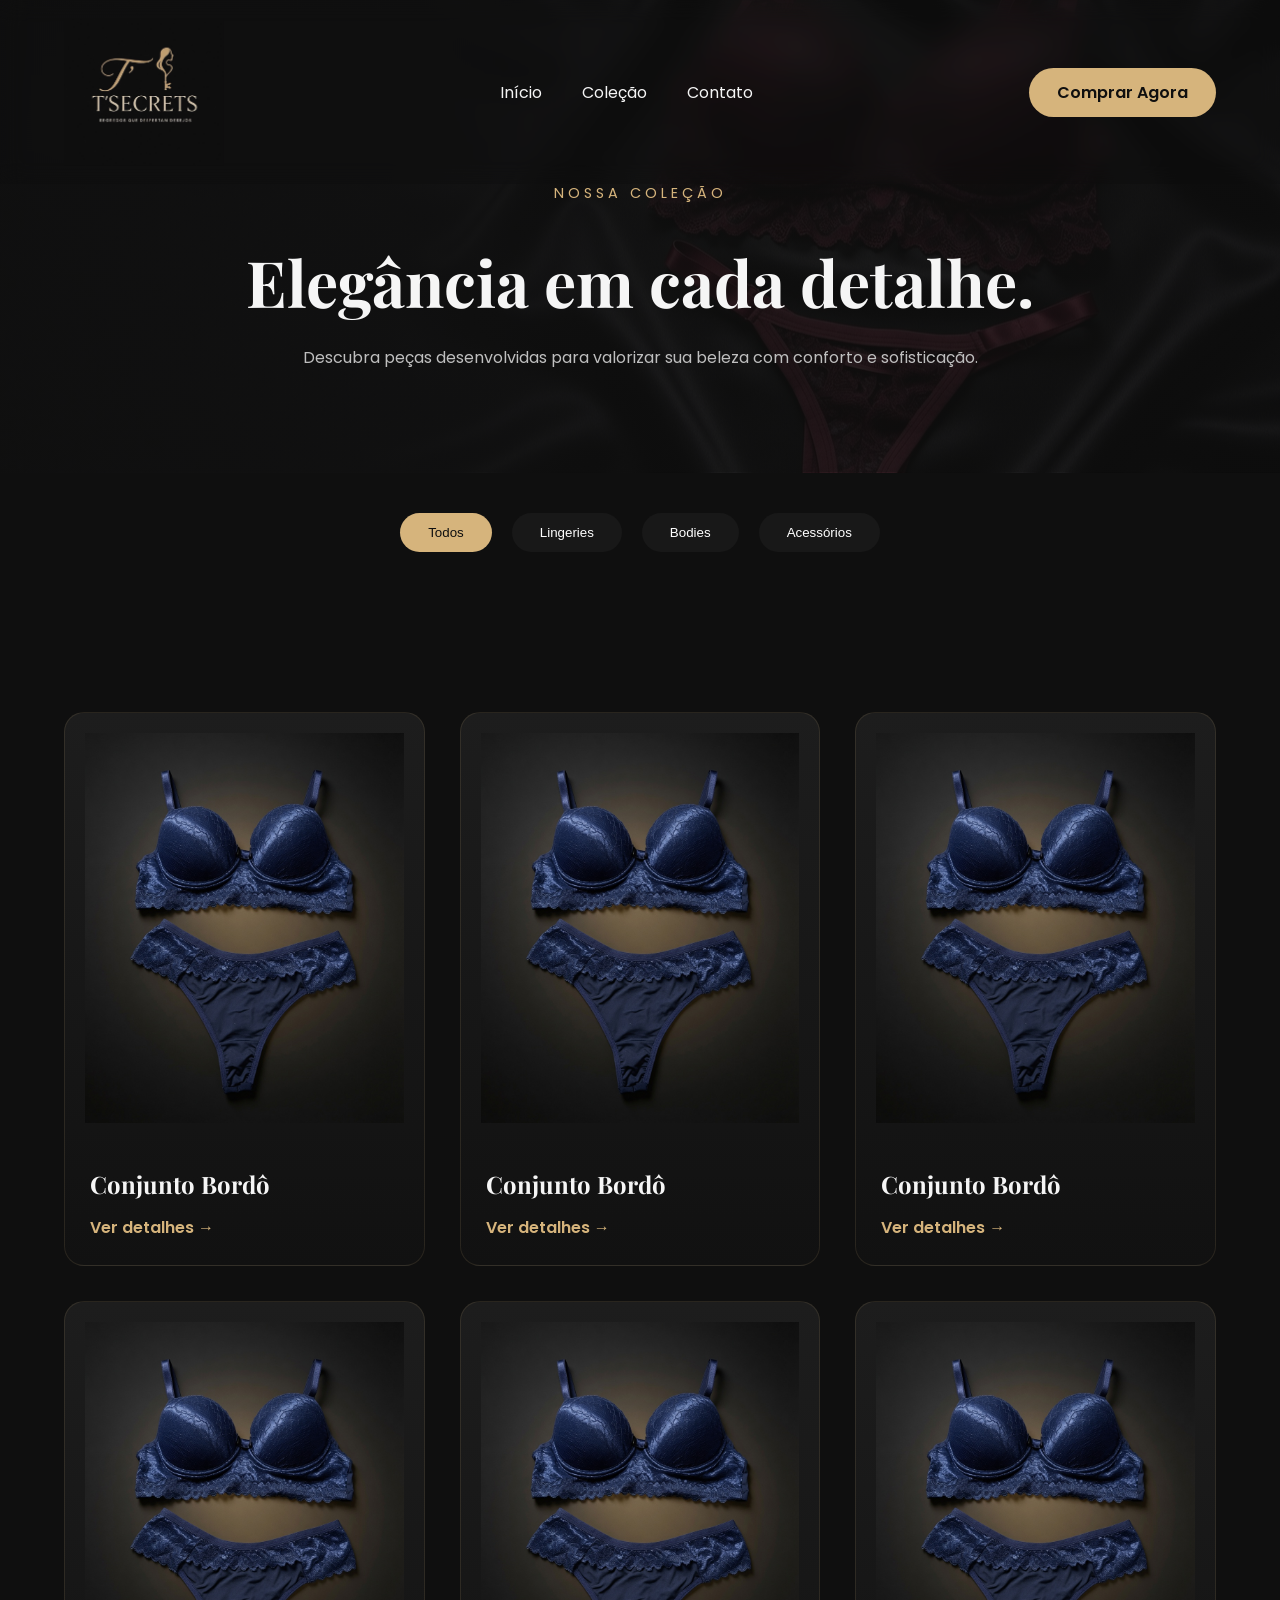
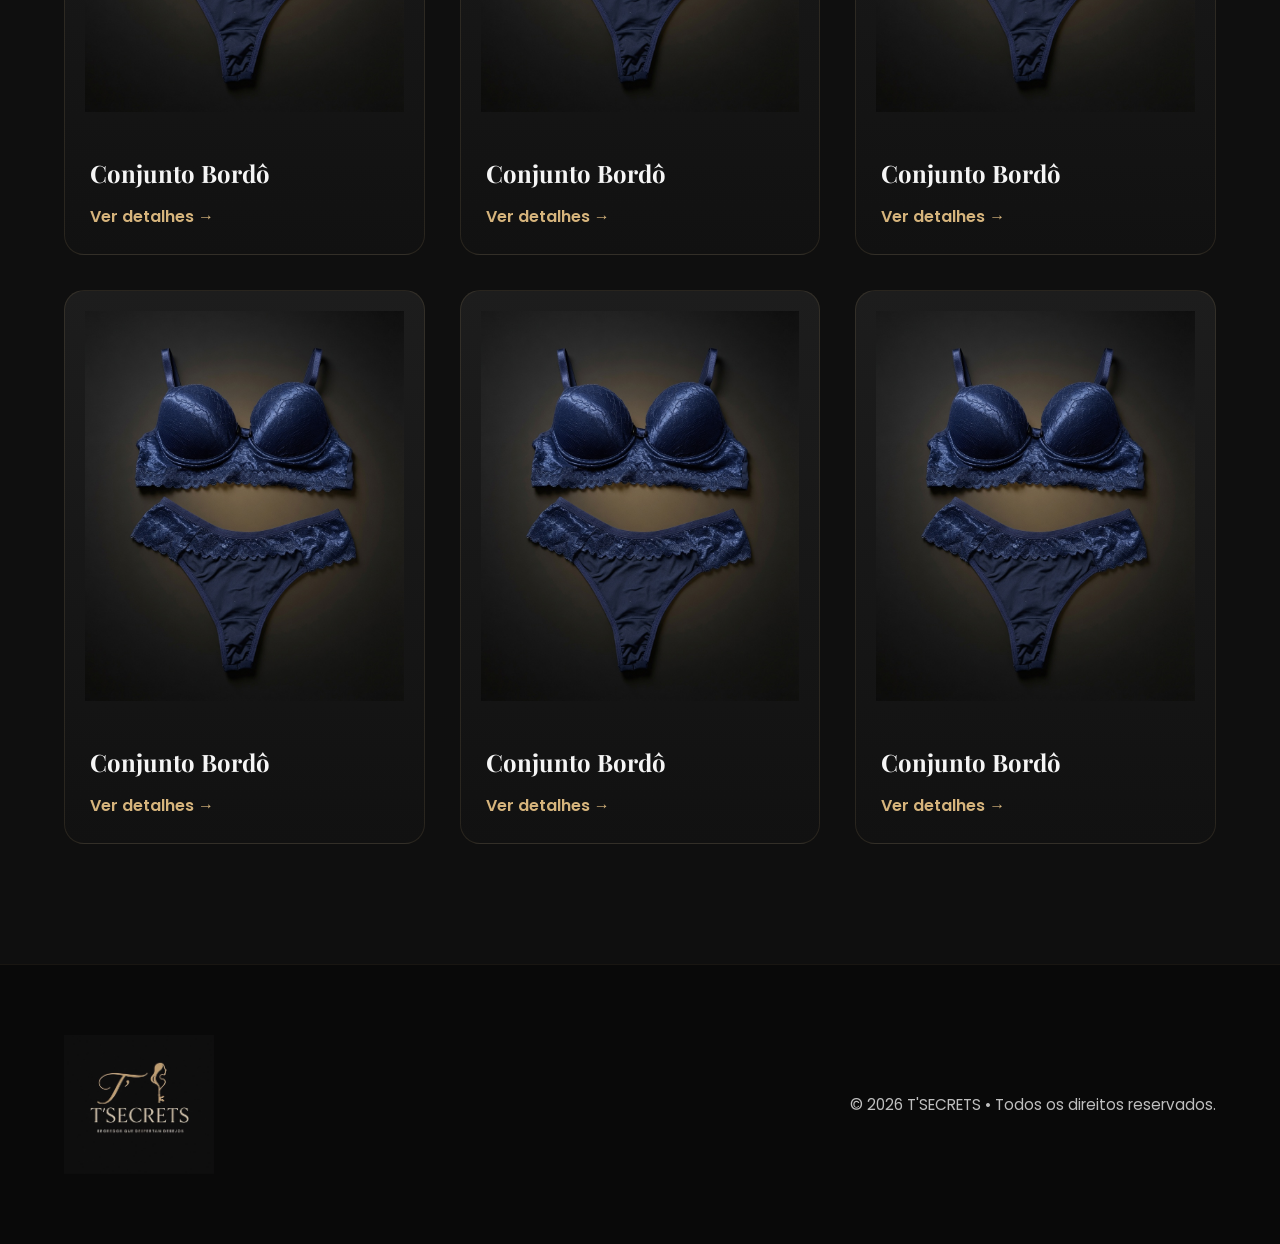
==== colecao.html @ 49cd5052 "responsive(tablet+mobile)" ====
<!DOCTYPE html>
<html lang="pt-BR">

<head>

    <meta charset="UTF-8">

    <meta name="viewport"
          content="width=device-width, initial-scale=1.0">

    <title>Coleção | T'SECRETS</title>

    <meta name="description"
          content="Conheça toda a coleção T'SECRETS.">

    <link rel="stylesheet"
          href="css/style.css">

</head>

<body>

<header>

    <div class="container">

        <a href="index.html" class="logo">

            <img src="images/logo.png" alt="">

        </a>

        <nav class="menu">

            <ul>

                <li><a href="index.html">Início</a></li>

                <li><a href="colecao.html" class="active">Coleção</a></li>

                <li><a href="contato.html">Contato</a></li>

            </ul>

        </nav>

        <a href="contato.html" class="btn-header">

            Comprar Agora

        </a>

    </div>

</header>

<main>

    <!-- Banner -->

    <section class="page-banner">

        <div class="container">

            <span class="subtitulo">

                Nossa Coleção

            </span>

            <h1>

                Elegância em cada detalhe.

            </h1>

            <p>

                Descubra peças desenvolvidas para valorizar sua beleza
                com conforto e sofisticação.

            </p>

        </div>

    </section>

    <!-- filtros -->

    <section class="collection-filter">

        <div class="container">

            <button class="active">

                Todos

            </button>

            <button>

                Lingeries

            </button>

            <button>

                Bodies

            </button>

            <button>

                Acessórios

            </button>

        </div>

    </section>

    <!-- Produtos -->

    <section class="section">

        <div class="container">

            <div class="product-grid">
                <article class="product-card">

    <img
        src="images/produto1.png"
        class="product-card__image"
        alt="">

    <div class="product-card__content">

        <h3 class="product-card__title">

            Conjunto Bordô

        </h3>

        <a href="produto.html"
           class="product-card__link">

            Ver detalhes →

        </a>

    </div>

</article><article class="product-card">

    <img
        src="images/produto1.png"
        class="product-card__image"
        alt="">

    <div class="product-card__content">

        <h3 class="product-card__title">

            Conjunto Bordô

        </h3>

        <a href="produto.html"
           class="product-card__link">

            Ver detalhes →

        </a>

    </div>

</article><article class="product-card">

    <img
        src="images/produto1.png"
        class="product-card__image"
        alt="">

    <div class="product-card__content">

        <h3 class="product-card__title">

            Conjunto Bordô

        </h3>

        <a href="produto.html"
           class="product-card__link">

            Ver detalhes →

        </a>

    </div>

</article><article class="product-card">

    <img
        src="images/produto1.png"
        class="product-card__image"
        alt="">

    <div class="product-card__content">

        <h3 class="product-card__title">

            Conjunto Bordô

        </h3>

        <a href="produto.html"
           class="product-card__link">

            Ver detalhes →

        </a>

    </div>

</article><article class="product-card">

    <img
        src="images/produto1.png"
        class="product-card__image"
        alt="">

    <div class="product-card__content">

        <h3 class="product-card__title">

            Conjunto Bordô

        </h3>

        <a href="produto.html"
           class="product-card__link">

            Ver detalhes →

        </a>

    </div>

</article><article class="product-card">

    <img
        src="images/produto1.png"
        class="product-card__image"
        alt="">

    <div class="product-card__content">

        <h3 class="product-card__title">

            Conjunto Bordô

        </h3>

        <a href="produto.html"
           class="product-card__link">

            Ver detalhes →

        </a>

    </div>

</article><article class="product-card">

    <img
        src="images/produto1.png"
        class="product-card__image"
        alt="">

    <div class="product-card__content">

        <h3 class="product-card__title">

            Conjunto Bordô

        </h3>

        <a href="produto.html"
           class="product-card__link">

            Ver detalhes →

        </a>

    </div>

</article><article class="product-card">

    <img
        src="images/produto1.png"
        class="product-card__image"
        alt="">

    <div class="product-card__content">

        <h3 class="product-card__title">

            Conjunto Bordô

        </h3>

        <a href="produto.html"
           class="product-card__link">

            Ver detalhes →

        </a>

    </div>

</article><article class="product-card">

    <img
        src="images/produto1.png"
        class="product-card__image"
        alt="">

    <div class="product-card__content">

        <h3 class="product-card__title">

            Conjunto Bordô

        </h3>

        <a href="produto.html"
           class="product-card__link">

            Ver detalhes →

        </a>

    </div>

</article>
        </div>

    </div>

</section>

</main>

<footer>

    <div class="container">

        <img
            src="images/logo.png"
            class="footer-logo"
            alt="">

        <p>

            © 2026 T'SECRETS • Todos os direitos reservados.

        </p>

    </div>

</footer>

</body>
</html>
---- css/style.css ----
@charset "UTF-8";


@import url("variaveis.css");
@import url("reset.css");
@import url("header.css");
@import url("hero.css");
@import url("cards.css");
@import url("sections.css");
@import url("footer.css");
@import url("responsive.css");
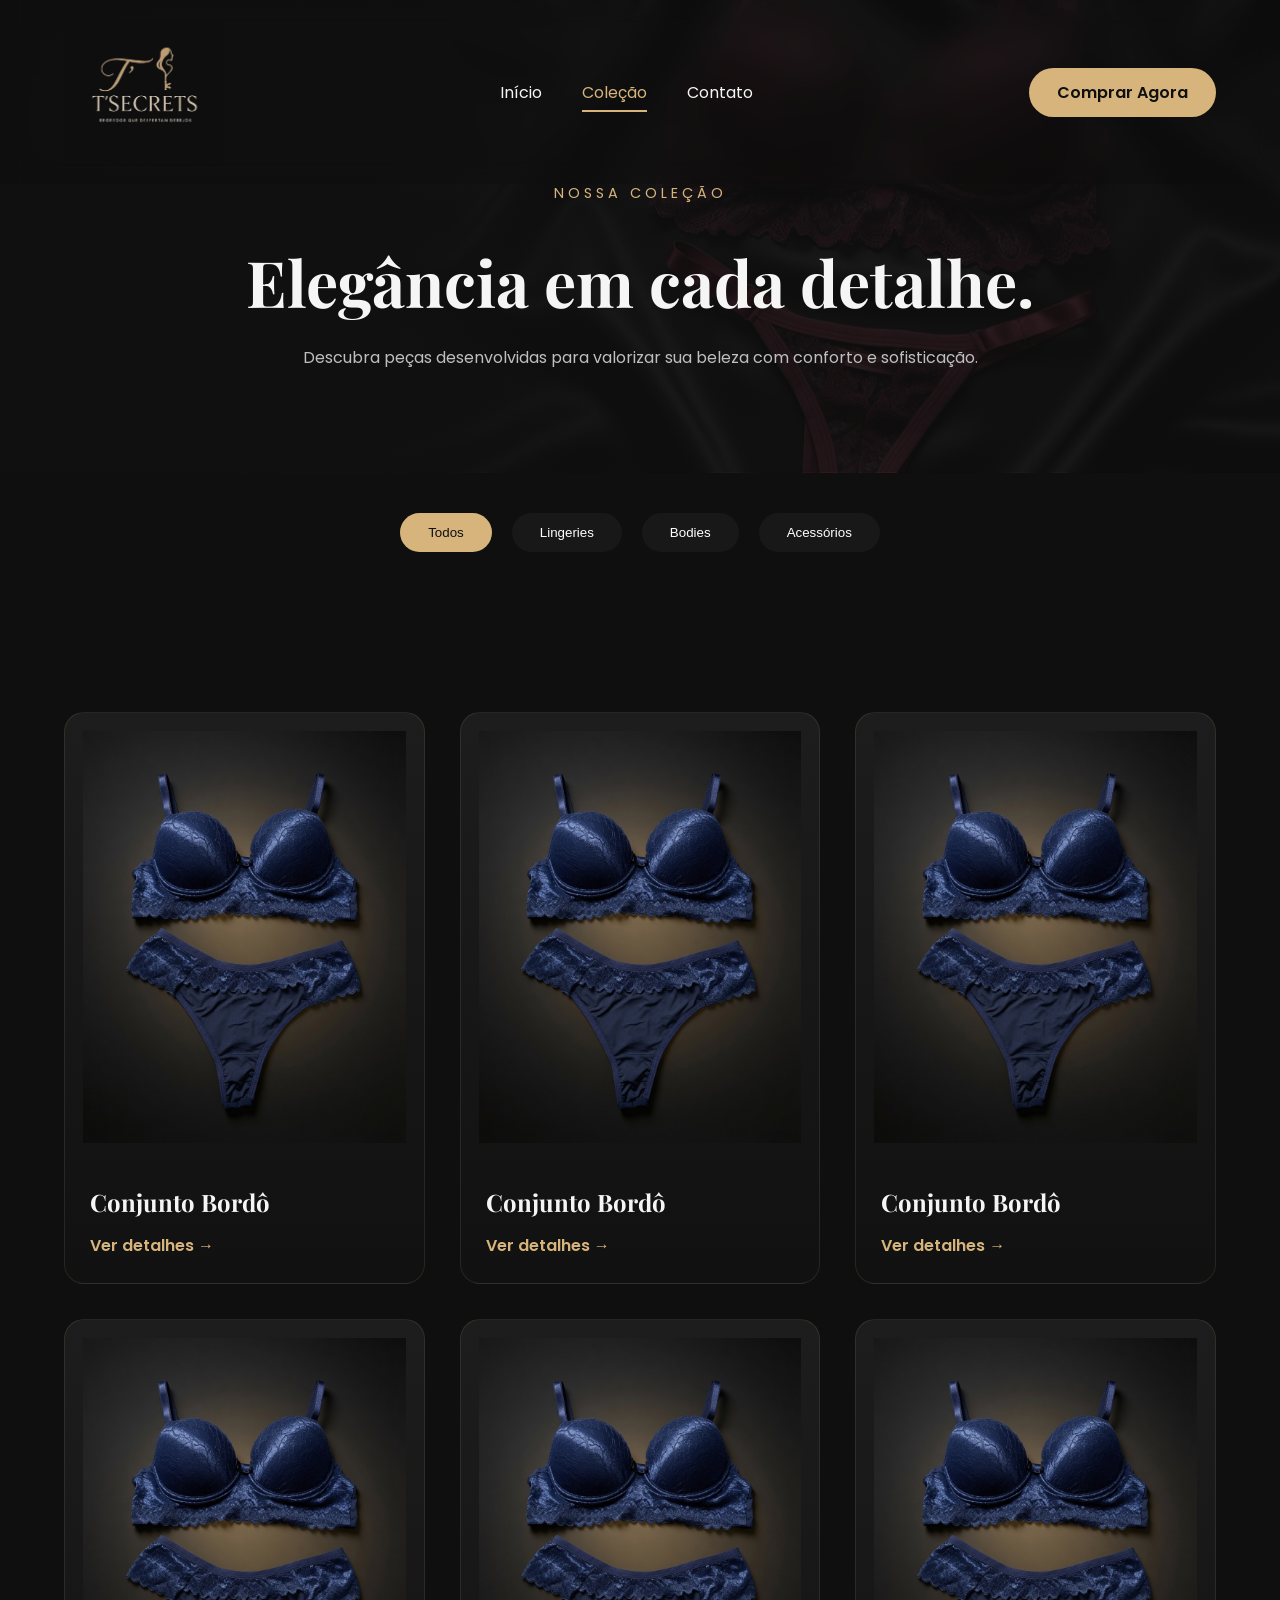
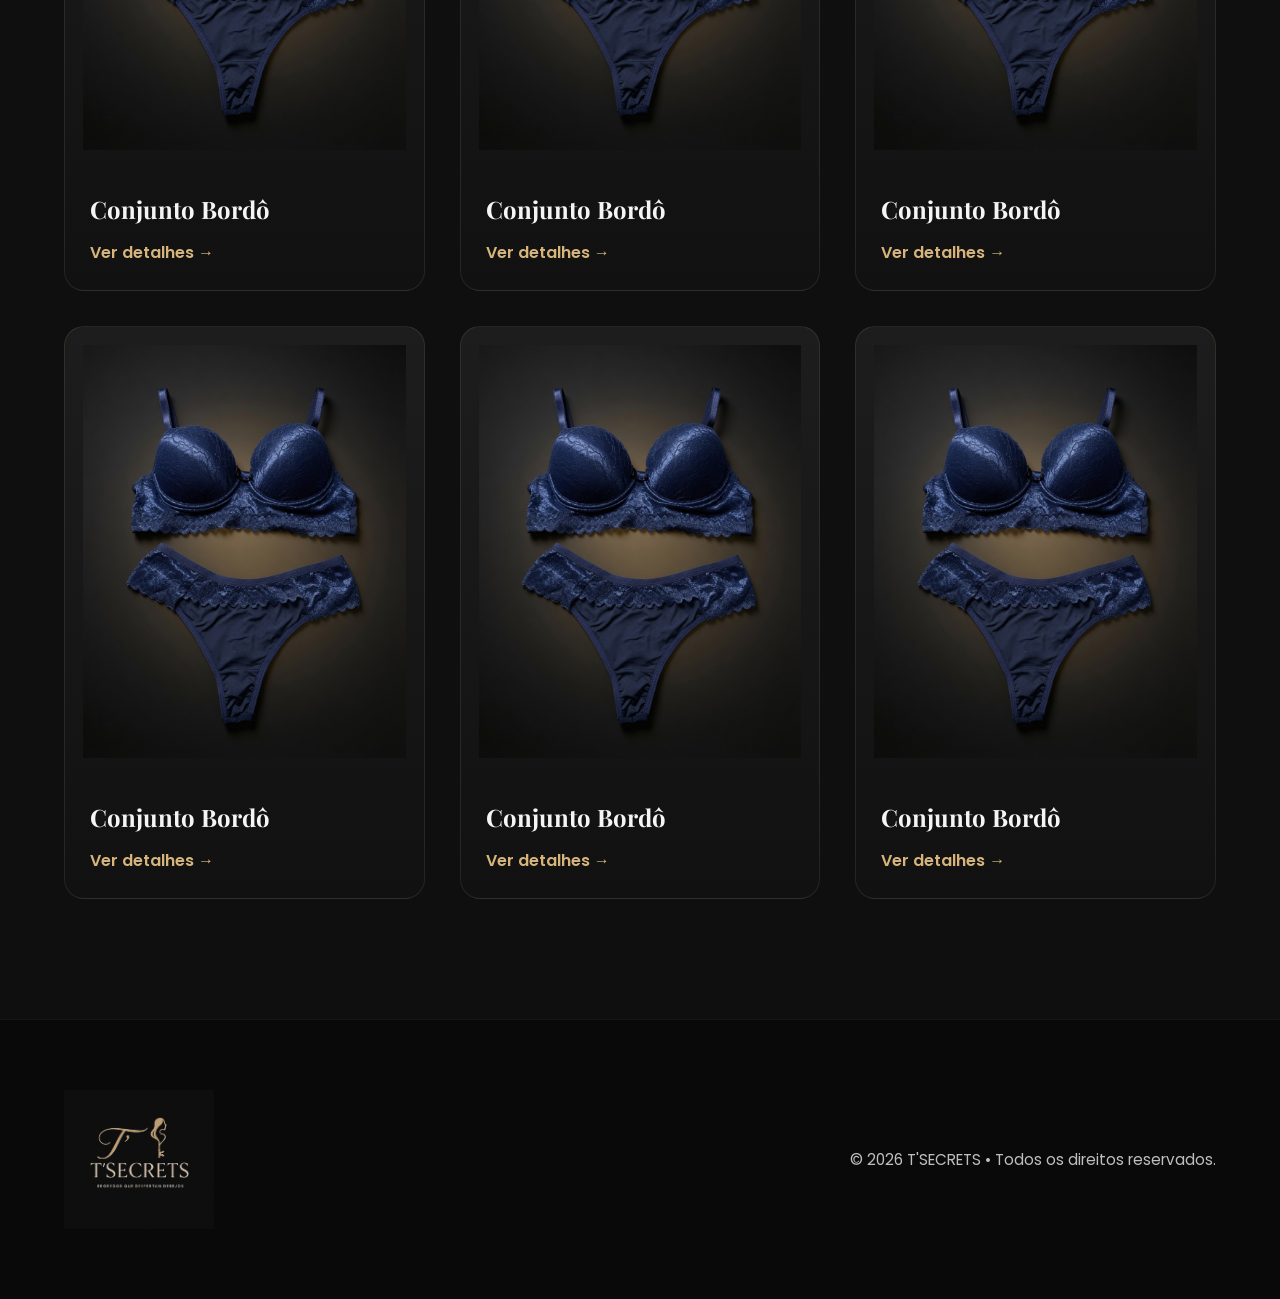
==== commit 5e1f6573: "v1Codex" ====
--- a/colecao.html
+++ b/colecao.html
@@ -20,7 +20,7 @@
 
 <body>
 
-<header>
+<header class="header">
 
     <div class="container">
 
@@ -30,7 +30,7 @@
 
         </a>
 
-        <nav class="menu">
+        <nav class="menu" id="menu" aria-label="Navegação principal">
 
             <ul>
 
@@ -42,17 +42,43 @@
 
             </ul>
 
+            <a href="contato.html" class="btn-header mobile-btn">
+
+                Comprar Agora
+
+            </a>
+
         </nav>
 
-        <a href="contato.html" class="btn-header">
-
-            Comprar Agora
-
-        </a>
+        <div class="header-actions">
+
+            <a href="contato.html" class="btn-header desktop-btn">
+
+                Comprar Agora
+
+            </a>
+
+            <button
+                type="button"
+                class="menu-toggle"
+                id="menuToggle"
+                aria-label="Abrir menu"
+                aria-controls="menu"
+                aria-expanded="false">
+
+                <span></span>
+                <span></span>
+                <span></span>
+
+            </button>
+
+        </div>
 
     </div>
 
 </header>
+
+<div class="menu-overlay" id="menuOverlay" aria-hidden="true"></div>
 
 <main>
 
@@ -370,5 +396,6 @@
 
 </footer>
 
+<script src="js/scripts.js"></script>
 </body>
-</html>+</html>
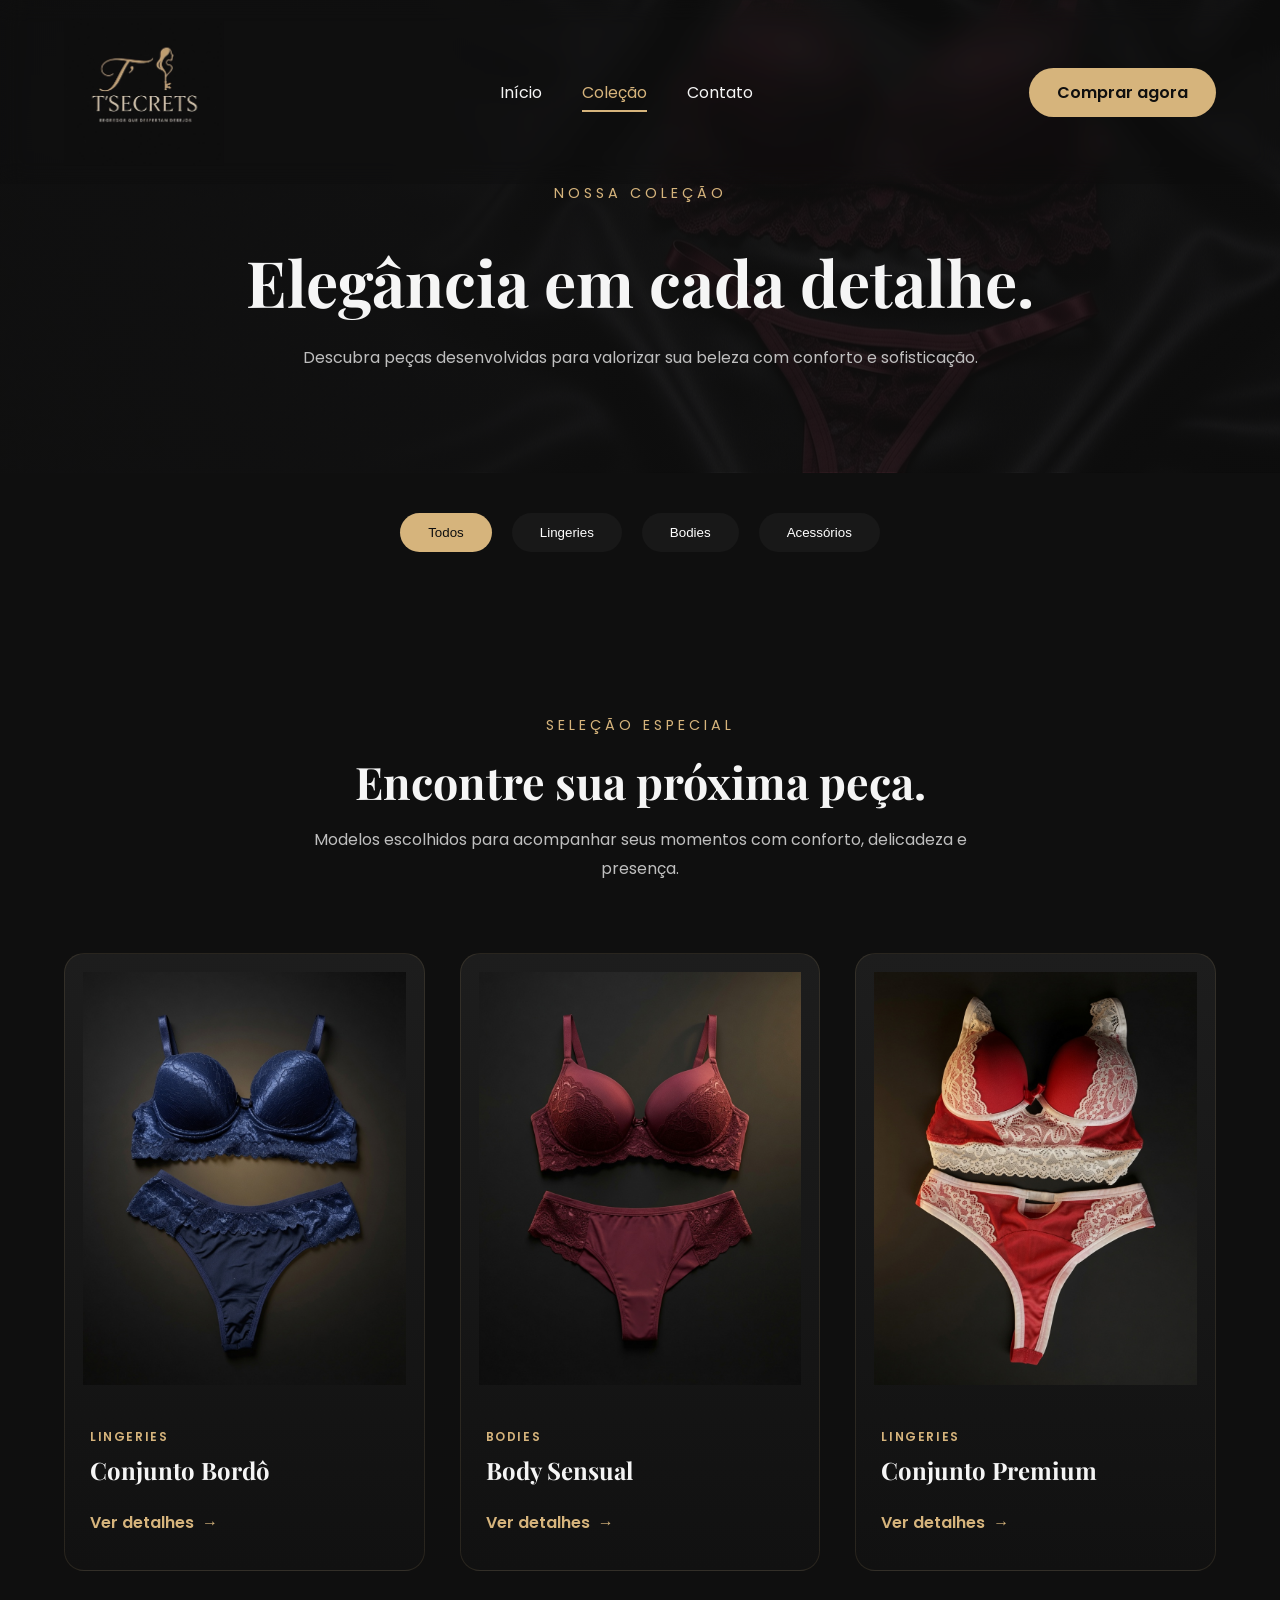
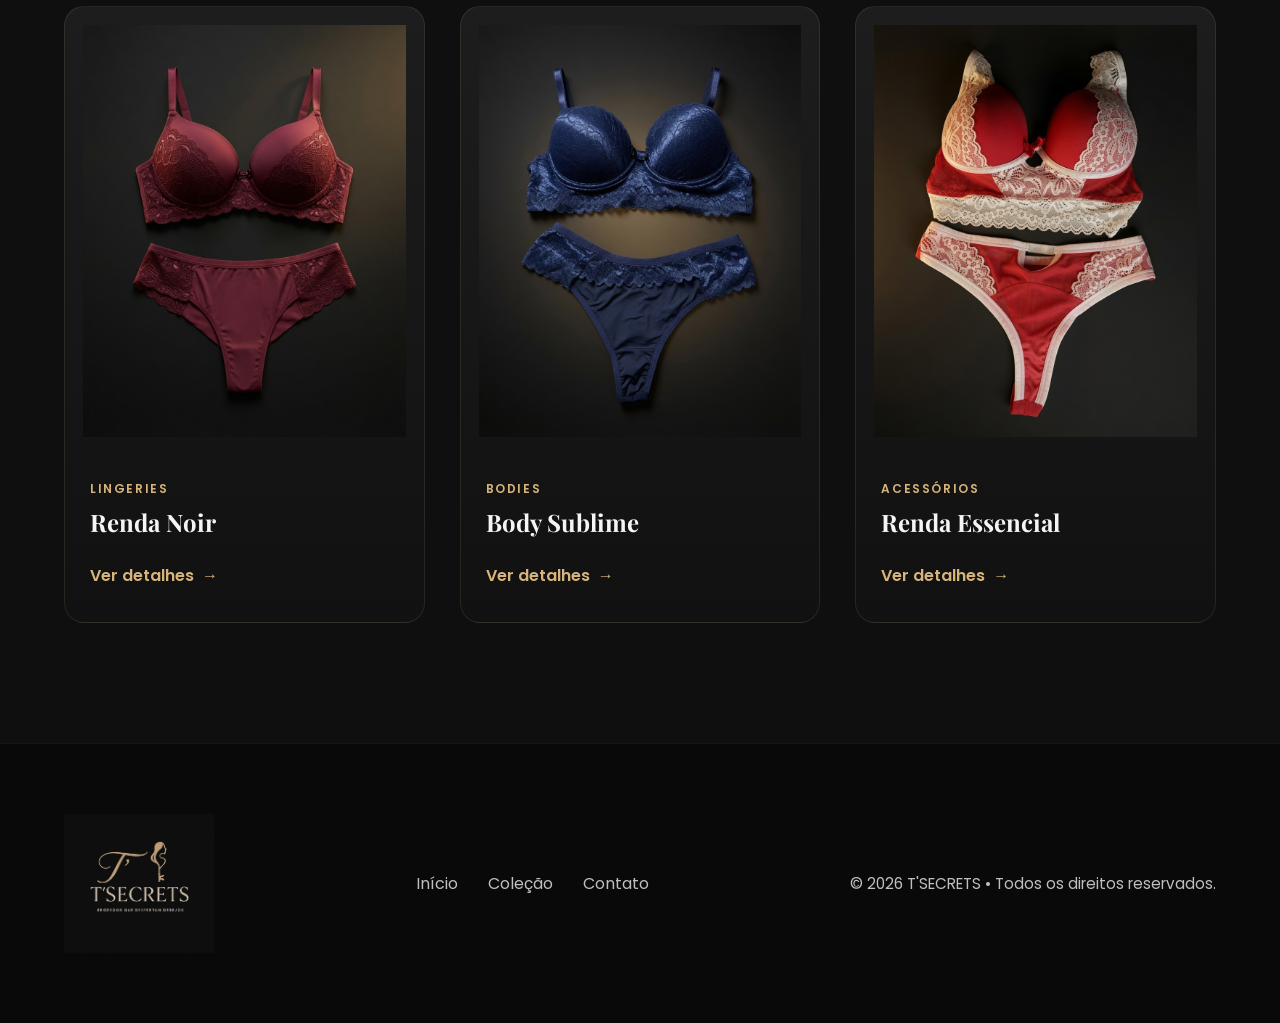
==== commit 4f0da46a: "codexv1.2" ====
--- a/colecao.html
+++ b/colecao.html
@@ -2,400 +2,152 @@
 <html lang="pt-BR">
 
 <head>
-
     <meta charset="UTF-8">
-
-    <meta name="viewport"
-          content="width=device-width, initial-scale=1.0">
-
+    <meta name="viewport" content="width=device-width, initial-scale=1.0">
+    <meta name="description" content="Conheça a coleção T'SECRETS de lingeries, bodies e acessórios selecionados para momentos especiais.">
     <title>Coleção | T'SECRETS</title>
-
-    <meta name="description"
-          content="Conheça toda a coleção T'SECRETS.">
-
-    <link rel="stylesheet"
-          href="css/style.css">
-
+    <link rel="stylesheet" href="css/style.css">
 </head>
 
 <body>
-
-<header class="header">
-
-    <div class="container">
-
-        <a href="index.html" class="logo">
-
-            <img src="images/logo.png" alt="">
-
-        </a>
-
-        <nav class="menu" id="menu" aria-label="Navegação principal">
-
-            <ul>
-
-                <li><a href="index.html">Início</a></li>
-
-                <li><a href="colecao.html" class="active">Coleção</a></li>
-
-                <li><a href="contato.html">Contato</a></li>
-
-            </ul>
-
-            <a href="contato.html" class="btn-header mobile-btn">
-
-                Comprar Agora
-
+    <header class="header">
+        <div class="container">
+            <a href="index.html" class="logo" aria-label="T'SECRETS — Página inicial">
+                <img src="images/logo.png" alt="T'SECRETS">
             </a>
 
-        </nav>
+            <nav class="menu" id="menu" aria-label="Navegação principal">
+                <ul>
+                    <li><a href="index.html">Início</a></li>
+                    <li><a href="colecao.html" class="active" aria-current="page">Coleção</a></li>
+                    <li><a href="contato.html">Contato</a></li>
+                </ul>
 
-        <div class="header-actions">
+                <a href="contato.html" class="btn-header mobile-btn">Comprar agora</a>
+            </nav>
 
-            <a href="contato.html" class="btn-header desktop-btn">
+            <div class="header-actions">
+                <a href="contato.html" class="btn-header desktop-btn">Comprar agora</a>
 
-                Comprar Agora
+                <button
+                    type="button"
+                    class="menu-toggle"
+                    id="menuToggle"
+                    aria-label="Abrir menu"
+                    aria-controls="menu"
+                    aria-expanded="false">
+                    <span></span>
+                    <span></span>
+                    <span></span>
+                </button>
+            </div>
+        </div>
+    </header>
 
-            </a>
+    <div class="menu-overlay" id="menuOverlay" aria-hidden="true"></div>
 
-            <button
-                type="button"
-                class="menu-toggle"
-                id="menuToggle"
-                aria-label="Abrir menu"
-                aria-controls="menu"
-                aria-expanded="false">
+    <main>
+        <section class="page-banner" aria-labelledby="collection-title">
+            <div class="container">
+                <span class="subtitulo">Nossa coleção</span>
+                <h1 id="collection-title">Elegância em cada detalhe.</h1>
+                <p>Descubra peças desenvolvidas para valorizar sua beleza com conforto e sofisticação.</p>
+            </div>
+        </section>
 
-                <span></span>
-                <span></span>
-                <span></span>
+        <section class="collection-filter" aria-label="Filtrar produtos por categoria">
+            <div class="container" role="group" aria-label="Categorias de produtos">
+                <button type="button" class="active" data-filter="todos" aria-pressed="true">Todos</button>
+                <button type="button" data-filter="lingeries" aria-pressed="false">Lingeries</button>
+                <button type="button" data-filter="bodies" aria-pressed="false">Bodies</button>
+                <button type="button" data-filter="acessorios" aria-pressed="false">Acessórios</button>
+            </div>
+        </section>
 
-            </button>
+        <section class="section collection-products" aria-labelledby="collection-products-title">
+            <div class="container">
+                <div class="section-title">
+                    <span>Seleção especial</span>
+                    <h2 id="collection-products-title">Encontre sua próxima peça.</h2>
+                    <p>Modelos escolhidos para acompanhar seus momentos com conforto, delicadeza e presença.</p>
+                </div>
 
+                <div class="product-grid" id="collectionGrid">
+                    <article class="product-card" data-category="lingeries">
+                        <img src="images/produto1.png" class="product-card__image" alt="Conjunto Bordô azul-marinho" loading="lazy">
+                        <div class="product-card__content">
+                            <span class="product-card__category">Lingeries</span>
+                            <h3 class="product-card__title">Conjunto Bordô</h3>
+                            <a href="produto.html" class="product-card__link" aria-label="Ver detalhes do Conjunto Bordô">Ver detalhes <span aria-hidden="true">→</span></a>
+                        </div>
+                    </article>
+
+                    <article class="product-card" data-category="bodies">
+                        <img src="images/produto2.png" class="product-card__image" alt="Body Sensual bordô" loading="lazy">
+                        <div class="product-card__content">
+                            <span class="product-card__category">Bodies</span>
+                            <h3 class="product-card__title">Body Sensual</h3>
+                            <a href="produto.html" class="product-card__link" aria-label="Ver detalhes do Body Sensual">Ver detalhes <span aria-hidden="true">→</span></a>
+                        </div>
+                    </article>
+
+                    <article class="product-card" data-category="lingeries">
+                        <img src="images/produto3.png" class="product-card__image" alt="Conjunto Premium em renda clara" loading="lazy">
+                        <div class="product-card__content">
+                            <span class="product-card__category">Lingeries</span>
+                            <h3 class="product-card__title">Conjunto Premium</h3>
+                            <a href="produto.html" class="product-card__link" aria-label="Ver detalhes do Conjunto Premium">Ver detalhes <span aria-hidden="true">→</span></a>
+                        </div>
+                    </article>
+
+                    <article class="product-card" data-category="lingeries">
+                        <img src="images/produto2.png" class="product-card__image" alt="Conjunto Renda Noir em tom bordô" loading="lazy">
+                        <div class="product-card__content">
+                            <span class="product-card__category">Lingeries</span>
+                            <h3 class="product-card__title">Renda Noir</h3>
+                            <a href="produto.html" class="product-card__link" aria-label="Ver detalhes do conjunto Renda Noir">Ver detalhes <span aria-hidden="true">→</span></a>
+                        </div>
+                    </article>
+
+                    <article class="product-card" data-category="bodies">
+                        <img src="images/produto1.png" class="product-card__image" alt="Body Sublime azul-marinho" loading="lazy">
+                        <div class="product-card__content">
+                            <span class="product-card__category">Bodies</span>
+                            <h3 class="product-card__title">Body Sublime</h3>
+                            <a href="produto.html" class="product-card__link" aria-label="Ver detalhes do Body Sublime">Ver detalhes <span aria-hidden="true">→</span></a>
+                        </div>
+                    </article>
+
+                    <article class="product-card" data-category="acessorios">
+                        <img src="images/produto3.png" class="product-card__image" alt="Acessório de renda em tom claro" loading="lazy">
+                        <div class="product-card__content">
+                            <span class="product-card__category">Acessórios</span>
+                            <h3 class="product-card__title">Renda Essencial</h3>
+                            <a href="produto.html" class="product-card__link" aria-label="Ver detalhes do acessório Renda Essencial">Ver detalhes <span aria-hidden="true">→</span></a>
+                        </div>
+                    </article>
+                </div>
+
+                <p class="collection-empty" id="collectionEmpty" hidden>Nenhum produto encontrado nesta categoria.</p>
+            </div>
+        </section>
+    </main>
+
+    <footer>
+        <div class="container">
+            <img src="images/logo.png" class="footer-logo" alt="T'SECRETS">
+
+            <nav class="footer-menu" aria-label="Navegação do rodapé">
+                <a href="index.html">Início</a>
+                <a href="colecao.html">Coleção</a>
+                <a href="contato.html">Contato</a>
+            </nav>
+
+            <p>© 2026 T'SECRETS • Todos os direitos reservados.</p>
         </div>
+    </footer>
 
-    </div>
+    <script src="js/scripts.js"></script>
+</body>
 
-</header>
-
-<div class="menu-overlay" id="menuOverlay" aria-hidden="true"></div>
-
-<main>
-
-    <!-- Banner -->
-
-    <section class="page-banner">
-
-        <div class="container">
-
-            <span class="subtitulo">
-
-                Nossa Coleção
-
-            </span>
-
-            <h1>
-
-                Elegância em cada detalhe.
-
-            </h1>
-
-            <p>
-
-                Descubra peças desenvolvidas para valorizar sua beleza
-                com conforto e sofisticação.
-
-            </p>
-
-        </div>
-
-    </section>
-
-    <!-- filtros -->
-
-    <section class="collection-filter">
-
-        <div class="container">
-
-            <button class="active">
-
-                Todos
-
-            </button>
-
-            <button>
-
-                Lingeries
-
-            </button>
-
-            <button>
-
-                Bodies
-
-            </button>
-
-            <button>
-
-                Acessórios
-
-            </button>
-
-        </div>
-
-    </section>
-
-    <!-- Produtos -->
-
-    <section class="section">
-
-        <div class="container">
-
-            <div class="product-grid">
-                <article class="product-card">
-
-    <img
-        src="images/produto1.png"
-        class="product-card__image"
-        alt="">
-
-    <div class="product-card__content">
-
-        <h3 class="product-card__title">
-
-            Conjunto Bordô
-
-        </h3>
-
-        <a href="produto.html"
-           class="product-card__link">
-
-            Ver detalhes →
-
-        </a>
-
-    </div>
-
-</article><article class="product-card">
-
-    <img
-        src="images/produto1.png"
-        class="product-card__image"
-        alt="">
-
-    <div class="product-card__content">
-
-        <h3 class="product-card__title">
-
-            Conjunto Bordô
-
-        </h3>
-
-        <a href="produto.html"
-           class="product-card__link">
-
-            Ver detalhes →
-
-        </a>
-
-    </div>
-
-</article><article class="product-card">
-
-    <img
-        src="images/produto1.png"
-        class="product-card__image"
-        alt="">
-
-    <div class="product-card__content">
-
-        <h3 class="product-card__title">
-
-            Conjunto Bordô
-
-        </h3>
-
-        <a href="produto.html"
-           class="product-card__link">
-
-            Ver detalhes →
-
-        </a>
-
-    </div>
-
-</article><article class="product-card">
-
-    <img
-        src="images/produto1.png"
-        class="product-card__image"
-        alt="">
-
-    <div class="product-card__content">
-
-        <h3 class="product-card__title">
-
-            Conjunto Bordô
-
-        </h3>
-
-        <a href="produto.html"
-           class="product-card__link">
-
-            Ver detalhes →
-
-        </a>
-
-    </div>
-
-</article><article class="product-card">
-
-    <img
-        src="images/produto1.png"
-        class="product-card__image"
-        alt="">
-
-    <div class="product-card__content">
-
-        <h3 class="product-card__title">
-
-            Conjunto Bordô
-
-        </h3>
-
-        <a href="produto.html"
-           class="product-card__link">
-
-            Ver detalhes →
-
-        </a>
-
-    </div>
-
-</article><article class="product-card">
-
-    <img
-        src="images/produto1.png"
-        class="product-card__image"
-        alt="">
-
-    <div class="product-card__content">
-
-        <h3 class="product-card__title">
-
-            Conjunto Bordô
-
-        </h3>
-
-        <a href="produto.html"
-           class="product-card__link">
-
-            Ver detalhes →
-
-        </a>
-
-    </div>
-
-</article><article class="product-card">
-
-    <img
-        src="images/produto1.png"
-        class="product-card__image"
-        alt="">
-
-    <div class="product-card__content">
-
-        <h3 class="product-card__title">
-
-            Conjunto Bordô
-
-        </h3>
-
-        <a href="produto.html"
-           class="product-card__link">
-
-            Ver detalhes →
-
-        </a>
-
-    </div>
-
-</article><article class="product-card">
-
-    <img
-        src="images/produto1.png"
-        class="product-card__image"
-        alt="">
-
-    <div class="product-card__content">
-
-        <h3 class="product-card__title">
-
-            Conjunto Bordô
-
-        </h3>
-
-        <a href="produto.html"
-           class="product-card__link">
-
-            Ver detalhes →
-
-        </a>
-
-    </div>
-
-</article><article class="product-card">
-
-    <img
-        src="images/produto1.png"
-        class="product-card__image"
-        alt="">
-
-    <div class="product-card__content">
-
-        <h3 class="product-card__title">
-
-            Conjunto Bordô
-
-        </h3>
-
-        <a href="produto.html"
-           class="product-card__link">
-
-            Ver detalhes →
-
-        </a>
-
-    </div>
-
-</article>
-        </div>
-
-    </div>
-
-</section>
-
-</main>
-
-<footer>
-
-    <div class="container">
-
-        <img
-            src="images/logo.png"
-            class="footer-logo"
-            alt="">
-
-        <p>
-
-            © 2026 T'SECRETS • Todos os direitos reservados.
-
-        </p>
-
-    </div>
-
-</footer>
-
-<script src="js/scripts.js"></script>
-</body>
 </html>
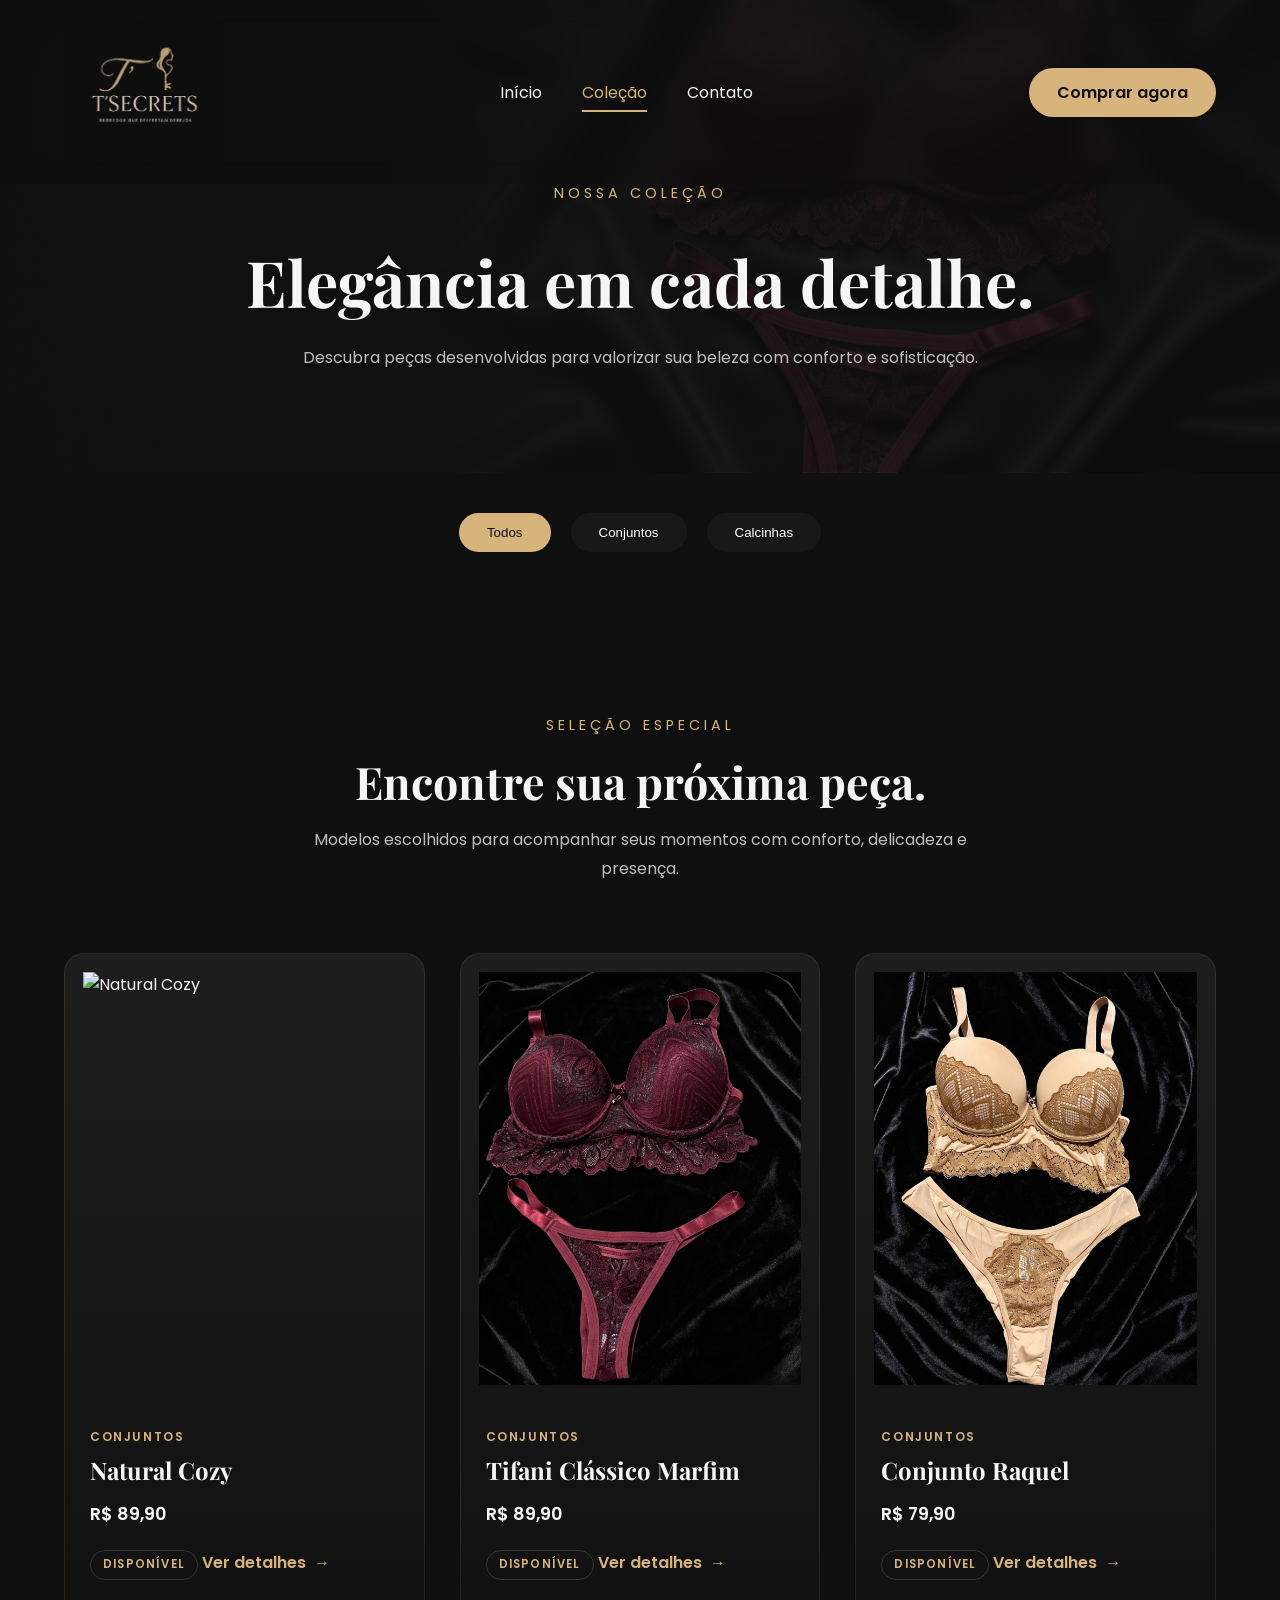
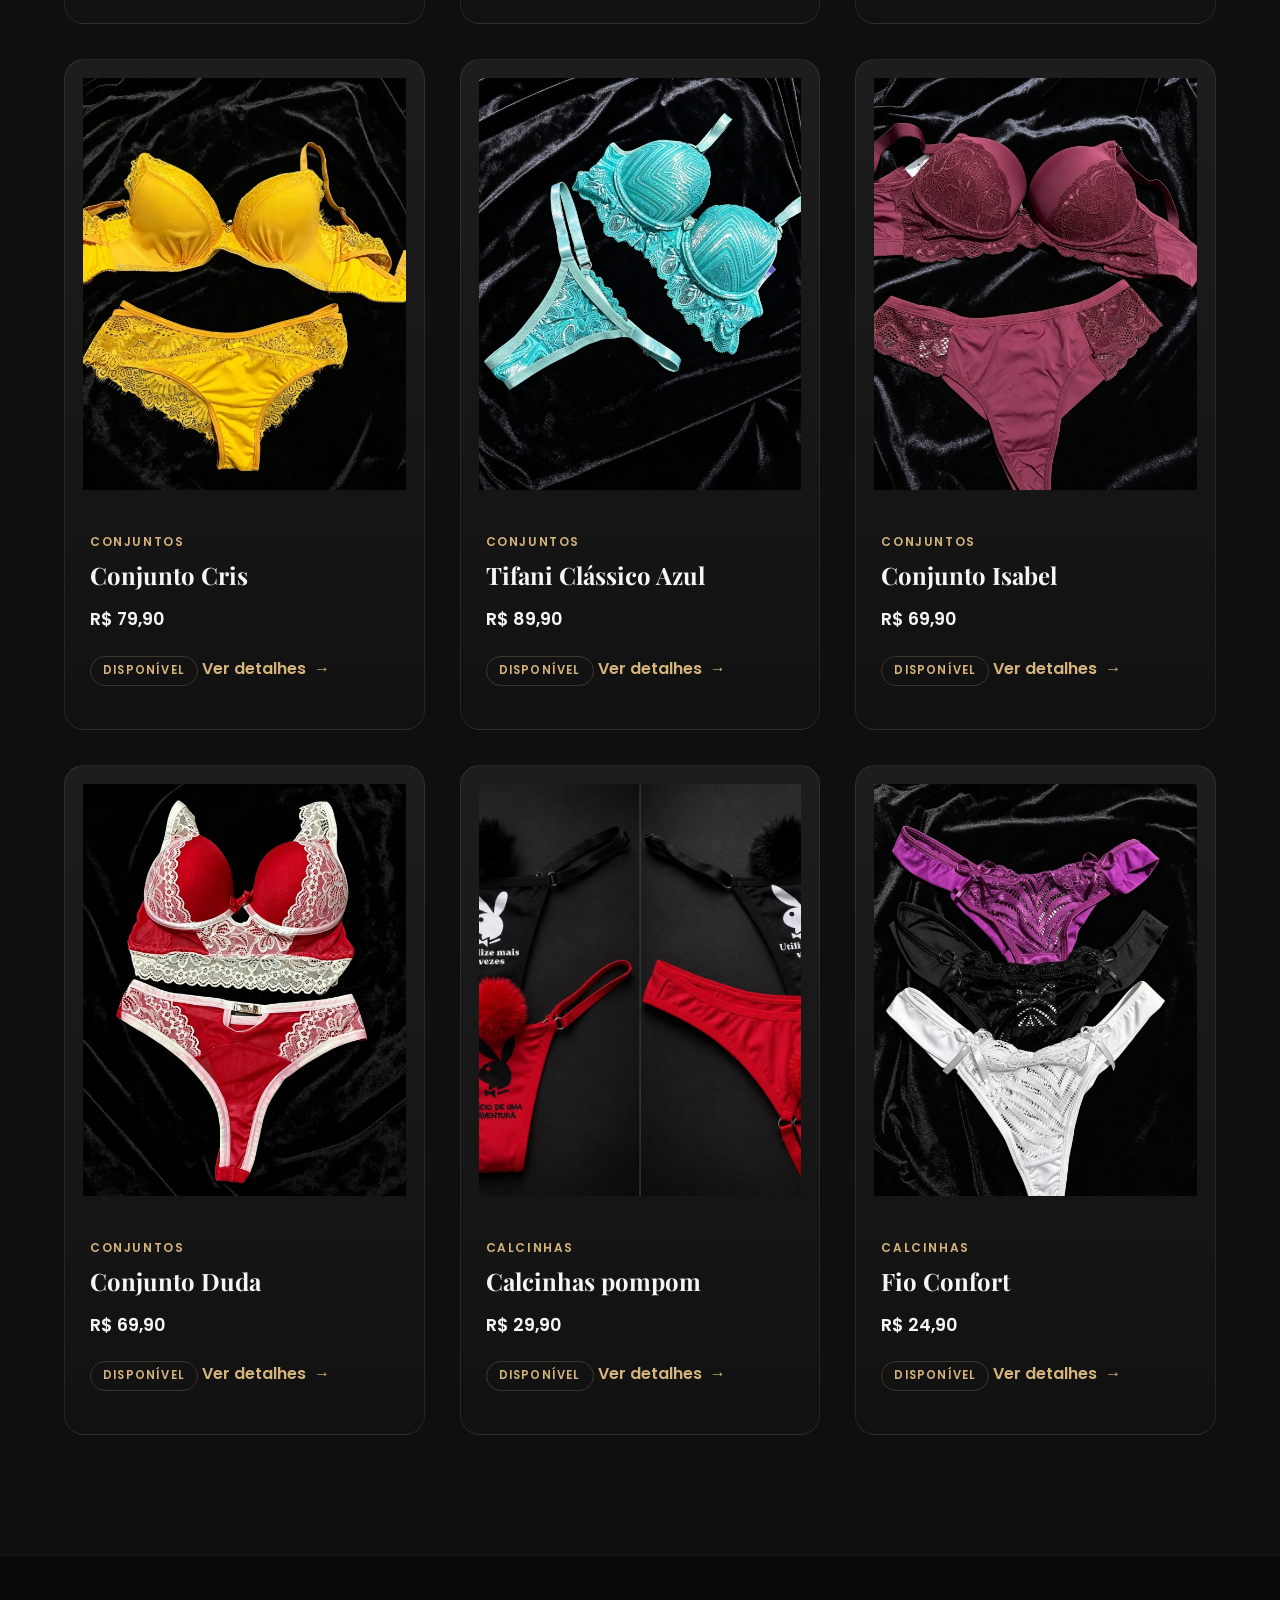
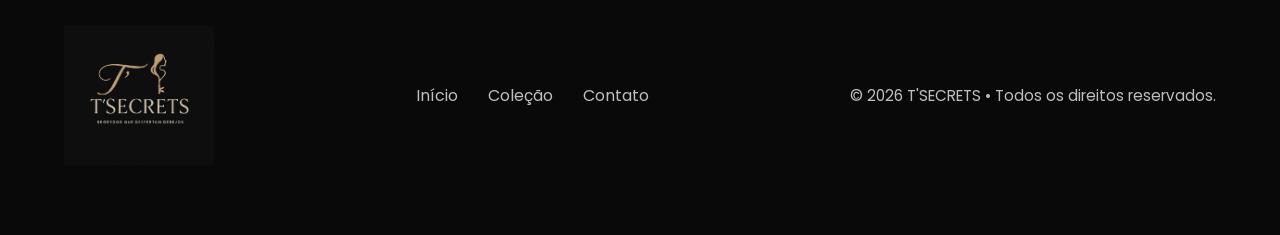
==== commit 6f85c52d: "v1.6.1" ====
--- a/colecao.html
+++ b/colecao.html
@@ -6,6 +6,8 @@
     <meta name="viewport" content="width=device-width, initial-scale=1.0">
     <meta name="description" content="Conheça a coleção T'SECRETS de lingeries, bodies e acessórios selecionados para momentos especiais.">
     <title>Coleção | T'SECRETS</title>
+    <link rel="icon" type="image/png" href="images/favicon.png">
+    <link rel="apple-touch-icon" href="images/favicon.png">
     <link rel="stylesheet" href="css/style.css">
 </head>
 
@@ -58,9 +60,8 @@
         <section class="collection-filter" aria-label="Filtrar produtos por categoria">
             <div class="container" role="group" aria-label="Categorias de produtos">
                 <button type="button" class="active" data-filter="todos" aria-pressed="true">Todos</button>
-                <button type="button" data-filter="lingeries" aria-pressed="false">Lingeries</button>
-                <button type="button" data-filter="bodies" aria-pressed="false">Bodies</button>
-                <button type="button" data-filter="acessorios" aria-pressed="false">Acessórios</button>
+                <button type="button" data-filter="conjuntos" aria-pressed="false">Conjuntos</button>
+                <button type="button" data-filter="calcinhas" aria-pressed="false">Calcinhas</button>
             </div>
         </section>
 
@@ -73,57 +74,102 @@
                 </div>
 
                 <div class="product-grid" id="collectionGrid">
-                    <article class="product-card" data-category="lingeries">
-                        <img src="images/produto1.png" class="product-card__image" alt="Conjunto Bordô azul-marinho" loading="lazy">
+                    <article class="product-card" data-category="conjuntos" data-status="available">
+                        <img src="images/natural-cozy.png" class="product-card__image" alt="Natural Cozy" loading="lazy">
                         <div class="product-card__content">
-                            <span class="product-card__category">Lingeries</span>
-                            <h3 class="product-card__title">Conjunto Bordô</h3>
-                            <a href="produto.html" class="product-card__link" aria-label="Ver detalhes do Conjunto Bordô">Ver detalhes <span aria-hidden="true">→</span></a>
+                            <span class="product-card__category">Conjuntos</span>
+                            <h3 class="product-card__title">Natural Cozy</h3>
+                            <span class="product-card__price">R$ 89,90</span>
+                            <span class="product-card__status">Disponível</span>
+                            <a href="produto.html?produto=natural-cozy" class="product-card__link" aria-label="Ver detalhes do Natural Cozy">Ver detalhes <span aria-hidden="true">→</span></a>
                         </div>
                     </article>
 
-                    <article class="product-card" data-category="bodies">
-                        <img src="images/produto2.png" class="product-card__image" alt="Body Sensual bordô" loading="lazy">
+                    <article class="product-card" data-category="conjuntos" data-status="available">
+                        <img src="images/tifani-classico-marfim.png" class="product-card__image" alt="Tifani Clássico Marfim" loading="lazy">
                         <div class="product-card__content">
-                            <span class="product-card__category">Bodies</span>
-                            <h3 class="product-card__title">Body Sensual</h3>
-                            <a href="produto.html" class="product-card__link" aria-label="Ver detalhes do Body Sensual">Ver detalhes <span aria-hidden="true">→</span></a>
+                            <span class="product-card__category">Conjuntos</span>
+                            <h3 class="product-card__title">Tifani Clássico Marfim</h3>
+                            <span class="product-card__price">R$ 89,90</span>
+                            <span class="product-card__status">Disponível</span>
+                            <a href="produto.html?produto=tifani-classico-marfim" class="product-card__link" aria-label="Ver detalhes do Tifani Clássico Marfim">Ver detalhes <span aria-hidden="true">→</span></a>
                         </div>
                     </article>
 
-                    <article class="product-card" data-category="lingeries">
-                        <img src="images/produto3.png" class="product-card__image" alt="Conjunto Premium em renda clara" loading="lazy">
+                    <article class="product-card" data-category="conjuntos" data-status="available">
+                        <img src="images/conjunto-raquel.png" class="product-card__image" alt="Conjunto Raquel" loading="lazy">
                         <div class="product-card__content">
-                            <span class="product-card__category">Lingeries</span>
-                            <h3 class="product-card__title">Conjunto Premium</h3>
-                            <a href="produto.html" class="product-card__link" aria-label="Ver detalhes do Conjunto Premium">Ver detalhes <span aria-hidden="true">→</span></a>
+                            <span class="product-card__category">Conjuntos</span>
+                            <h3 class="product-card__title">Conjunto Raquel</h3>
+                            <span class="product-card__price">R$ 79,90</span>
+                            <span class="product-card__status">Disponível</span>
+                            <a href="produto.html?produto=conjunto-raquel" class="product-card__link" aria-label="Ver detalhes do Conjunto Raquel">Ver detalhes <span aria-hidden="true">→</span></a>
                         </div>
                     </article>
 
-                    <article class="product-card" data-category="lingeries">
-                        <img src="images/produto2.png" class="product-card__image" alt="Conjunto Renda Noir em tom bordô" loading="lazy">
+                    <article class="product-card" data-category="conjuntos" data-status="available">
+                        <img src="images/conjunto-cris.png" class="product-card__image" alt="Conjunto Cris" loading="lazy">
                         <div class="product-card__content">
-                            <span class="product-card__category">Lingeries</span>
-                            <h3 class="product-card__title">Renda Noir</h3>
-                            <a href="produto.html" class="product-card__link" aria-label="Ver detalhes do conjunto Renda Noir">Ver detalhes <span aria-hidden="true">→</span></a>
+                            <span class="product-card__category">Conjuntos</span>
+                            <h3 class="product-card__title">Conjunto Cris</h3>
+                            <span class="product-card__price">R$ 79,90</span>
+                            <span class="product-card__status">Disponível</span>
+                            <a href="produto.html?produto=conjunto-cris" class="product-card__link" aria-label="Ver detalhes do Conjunto Cris">Ver detalhes <span aria-hidden="true">→</span></a>
                         </div>
                     </article>
 
-                    <article class="product-card" data-category="bodies">
-                        <img src="images/produto1.png" class="product-card__image" alt="Body Sublime azul-marinho" loading="lazy">
+                    <article class="product-card" data-category="conjuntos" data-status="available">
+                        <img src="images/tifani-classico-azul.png" class="product-card__image" alt="Tifani Clássico Azul" loading="lazy">
                         <div class="product-card__content">
-                            <span class="product-card__category">Bodies</span>
-                            <h3 class="product-card__title">Body Sublime</h3>
-                            <a href="produto.html" class="product-card__link" aria-label="Ver detalhes do Body Sublime">Ver detalhes <span aria-hidden="true">→</span></a>
+                            <span class="product-card__category">Conjuntos</span>
+                            <h3 class="product-card__title">Tifani Clássico Azul</h3>
+                            <span class="product-card__price">R$ 89,90</span>
+                            <span class="product-card__status">Disponível</span>
+                            <a href="produto.html?produto=tifani-classico-azul" class="product-card__link" aria-label="Ver detalhes do Tifani Clássico Azul">Ver detalhes <span aria-hidden="true">→</span></a>
                         </div>
                     </article>
 
-                    <article class="product-card" data-category="acessorios">
-                        <img src="images/produto3.png" class="product-card__image" alt="Acessório de renda em tom claro" loading="lazy">
+                    <article class="product-card" data-category="conjuntos" data-status="available">
+                        <img src="images/conjunto-isabel.png" class="product-card__image" alt="Conjunto Isabel" loading="lazy">
                         <div class="product-card__content">
-                            <span class="product-card__category">Acessórios</span>
-                            <h3 class="product-card__title">Renda Essencial</h3>
-                            <a href="produto.html" class="product-card__link" aria-label="Ver detalhes do acessório Renda Essencial">Ver detalhes <span aria-hidden="true">→</span></a>
+                            <span class="product-card__category">Conjuntos</span>
+                            <h3 class="product-card__title">Conjunto Isabel</h3>
+                            <span class="product-card__price">R$ 69,90</span>
+                            <span class="product-card__status">Disponível</span>
+                            <a href="produto.html?produto=conjunto-isabel" class="product-card__link" aria-label="Ver detalhes do Conjunto Isabel">Ver detalhes <span aria-hidden="true">→</span></a>
+                        </div>
+                    </article>
+
+                    <article class="product-card" data-category="conjuntos" data-status="available">
+                        <img src="images/conjunto-duda.png" class="product-card__image" alt="Conjunto Duda" loading="lazy">
+                        <div class="product-card__content">
+                            <span class="product-card__category">Conjuntos</span>
+                            <h3 class="product-card__title">Conjunto Duda</h3>
+                            <span class="product-card__price">R$ 69,90</span>
+                            <span class="product-card__status">Disponível</span>
+                            <a href="produto.html?produto=conjunto-duda" class="product-card__link" aria-label="Ver detalhes do Conjunto Duda">Ver detalhes <span aria-hidden="true">→</span></a>
+                        </div>
+                    </article>
+
+                    <article class="product-card" data-category="calcinhas" data-status="available">
+                        <img src="images/calcinhas-pompom.png" class="product-card__image" alt="Calcinhas pompom" loading="lazy">
+                        <div class="product-card__content">
+                            <span class="product-card__category">Calcinhas</span>
+                            <h3 class="product-card__title">Calcinhas pompom</h3>
+                            <span class="product-card__price">R$ 29,90</span>
+                            <span class="product-card__status">Disponível</span>
+                            <a href="produto.html?produto=calcinhas-pompom" class="product-card__link" aria-label="Ver detalhes das Calcinhas pompom">Ver detalhes <span aria-hidden="true">→</span></a>
+                        </div>
+                    </article>
+
+                    <article class="product-card" data-category="calcinhas" data-status="available">
+                        <img src="images/fio-confort.png" class="product-card__image" alt="Fio Confort" loading="lazy">
+                        <div class="product-card__content">
+                            <span class="product-card__category">Calcinhas</span>
+                            <h3 class="product-card__title">Fio Confort</h3>
+                            <span class="product-card__price">R$ 24,90</span>
+                            <span class="product-card__status">Disponível</span>
+                            <a href="produto.html?produto=fio-confort" class="product-card__link" aria-label="Ver detalhes do Fio Confort">Ver detalhes <span aria-hidden="true">→</span></a>
                         </div>
                     </article>
                 </div>
--- a/css/style.css
+++ b/css/style.css
@@ -6,6 +6,8 @@
 @import url("header.css");
 @import url("hero.css");
 @import url("cards.css");
+@import url("product.css");
+@import url("contact.css");
 @import url("sections.css");
 @import url("footer.css");
-@import url("responsive.css");+@import url("responsive.css");
